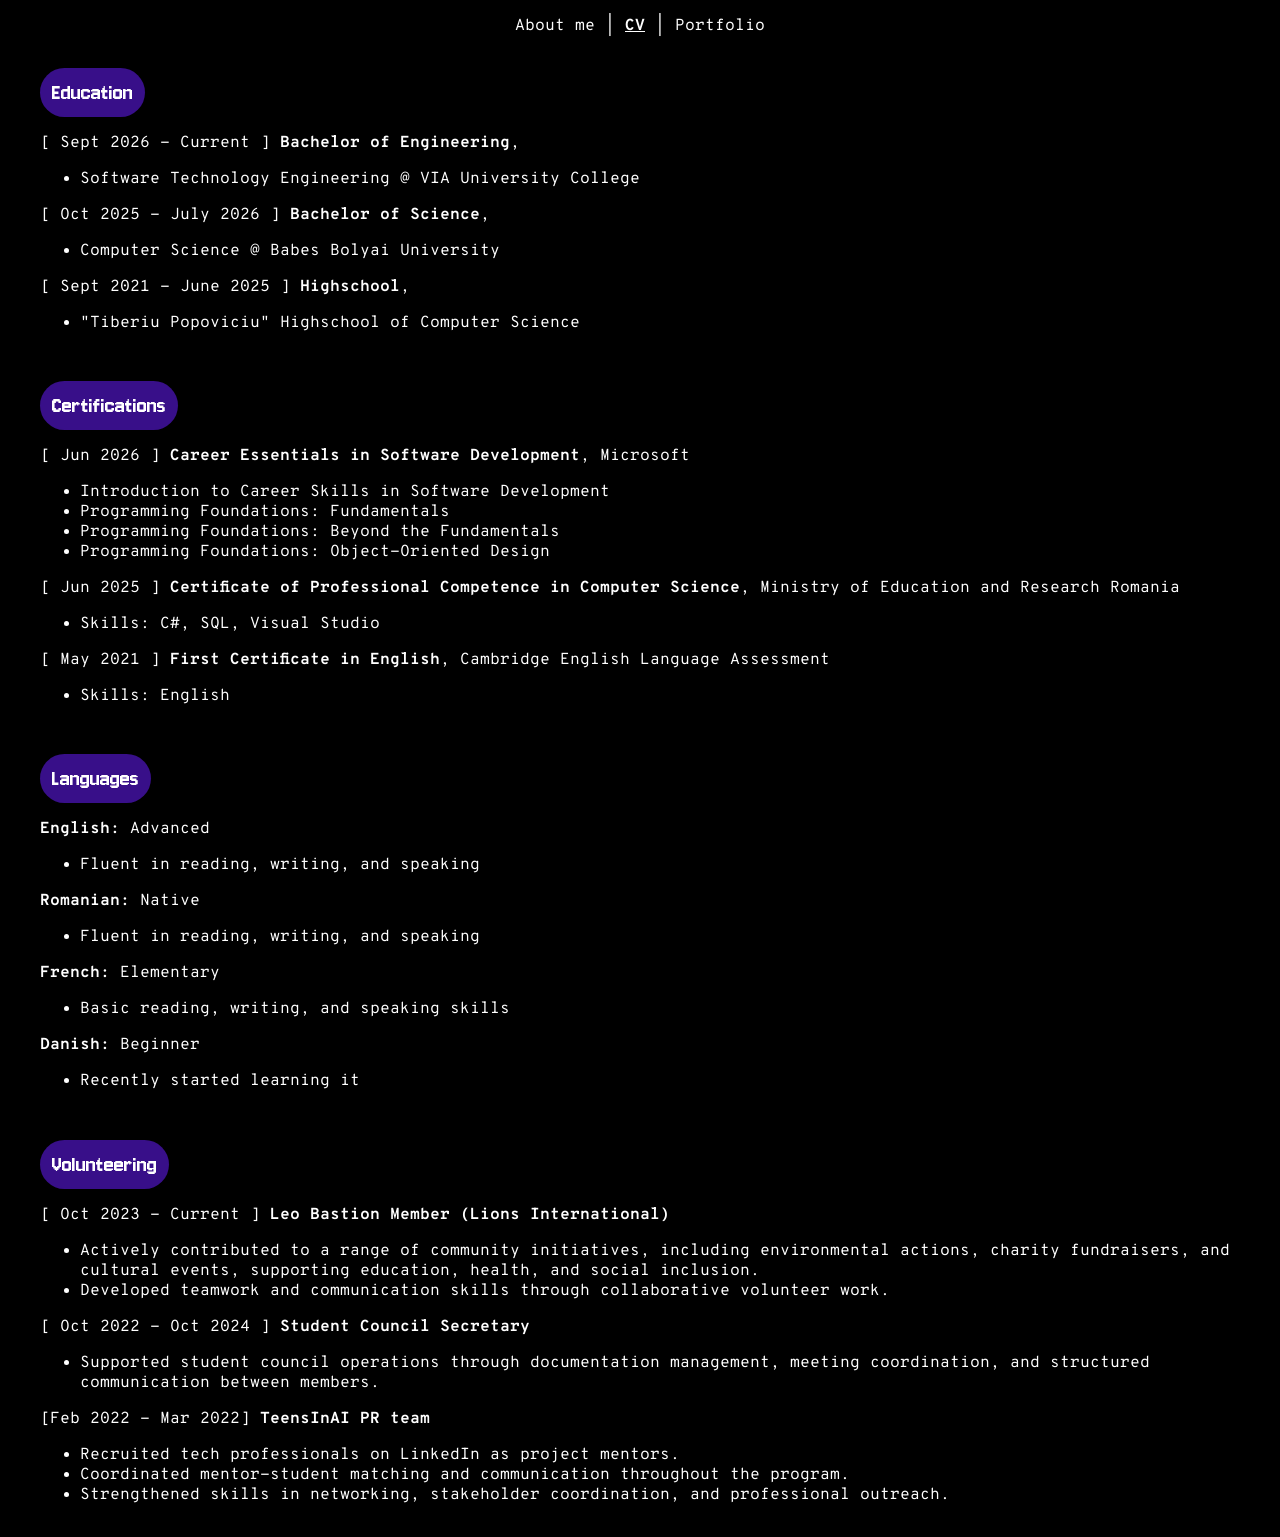
==== cv.html @ 7255041f "first commit" ====
<!DOCTYPE html>
<html lang="en">
    <head>
        <meta charset="utf-8">
        <title> "CV"</title>
        
        <link href="styles.css" type="text/css" rel="stylesheet">

        <!-- ..................... Fonts import ..................... -->
        <link rel="preconnect" href="https://fonts.googleapis.com">
        <link rel="preconnect" href="https://fonts.gstatic.com" crossorigin>
        <link href="https://fonts.googleapis.com/css2?family=Jersey+10&family=Overpass+Mono:wght@300..700&display=swap" rel="stylesheet">


    </head>

    <body class="cv-page">
        
        <div class="nav_bar">
            <!-- ..................... Navigation bar ..................... -->
            <nav>
                <a href="index.html">About me</a> |
                <a href="cv.html" class="active">CV</a> |
                <a href="portfolio.html">Portfolio</a>
            </nav>
        </div>

        <!-- ..................... Education ..................... -->
        <div class="cv-education">   
            <h1>  Education  </h1>

            <p>[ Sept 2026 - Current ] <b>Bachelor of Engineering</b>,</p>
            <ul>
                <li>Software Technology Engineering @ VIA University College</li>
            </ul>

            
            <p>[ Oct 2025 - July 2026 ] <b>Bachelor of Science</b>,</p>
            <ul>
                <li>Computer Science @ Babes Bolyai University</li>
            </ul>

            <p>[ Sept 2021 - June 2025 ] <b>Highschool</b>,</p>
            <ul>
                <li>"Tiberiu Popoviciu" Highschool of Computer Science</li>
            </ul>
            
        </div>

        <!-- ..................... Certifications ..................... -->
        <div class="cv-certifications">

            <h1>  Certifications  </h1>
            <p>[ Jun 2026 ] <b>Career Essentials in Software Development</b>, Microsoft<br></p>
            <ul>
                <li>Introduction to Career Skills in Software Development</li>
                <li>Programming Foundations: Fundamentals </li>
                <li>Programming Foundations: Beyond the Fundamentals </li>
                <li>Programming Foundations: Object-Oriented Design </li>
            </ul>

            <p>[ Jun 2025 ] <b>Certificate of Professional Competence in Computer Science</b>, Ministry of Education and Research Romania </p>
            <ul>
                <li>Skills: C#, SQL, Visual Studio</li>
            </ul>

            <p>[ May 2021 ] <b>First Certificate in English</b>, Cambridge English Language Assessment</p>
            <ul>
                <li>Skills: English</li>
            </ul>

        </div>
        
        <!-- ..................... Languages ..................... -->
        <div class="cv-languages">
            <h1>  Languages  </h1>
           
                <p><b>English:</b> Advanced</p> 
                <ul>
                    <li>Fluent in reading, writing, and speaking</li>
                </ul>
                
                <p><b>Romanian:</b> Native</p>
                <ul>
                    <li>Fluent in reading, writing, and speaking</li>
                </ul>

                <p><b>French:</b> Elementary</p>
                <ul>
                    <li>Basic reading, writing, and speaking skills</li>
                </ul>

                <p><b>Danish:</b> Beginner</p>
                <ul>
                    <li>Recently started learning it</li>
                </ul>

        </div>

        <!-- ..................... Volunteering ..................... -->
        <div class="cv-volunteering">
            <h1>  Volunteering  </h1>
            
                 
                <p>[ Oct 2023 - Current ] <b>Leo Bastion Member (Lions International)</b></p>
                <ul>
                 <li>Actively contributed to a range of community initiatives, including environmental actions, charity fundraisers, and cultural events, supporting education, health, and social inclusion. </li>
                 <li>Developed teamwork and communication skills through collaborative volunteer work.</li>
                </ul>
                

                <p>[ Oct 2022 - Oct 2024 ] <b>Student Council Secretary</b></p>
                <ul>
                    <li>Supported student council operations through documentation management, meeting coordination, and structured communication between members.</li>
                </ul>

                <p>[Feb 2022 - Mar 2022] <b>TeensInAI PR team</b></p>
                <ul>
                    <li>Recruited tech professionals on LinkedIn as project mentors.</li>
                    <li>Coordinated mentor-student matching and communication throughout the program.</li>
                    <li>Strengthened skills in networking, stakeholder coordination, and professional outreach.</li>
                </ul>

        </div>    
    </body>
</html>
---- styles.css ----
body {

  display: grid;
  grid-template-columns: repeat(12, [col-start] 1fr);
  gap: 20px;

  background-color: #000;
  margin: 0 auto;
  max-width: 1200px;
  padding: 1rem;

  /* Font */
  font-family: "Overpass Mono", monospace;
  font-optical-sizing: auto;
  font-weight: 400;
  font-style: normal;
  font-size: 1em;
  color: #fff;

  /* Grid for the overall page layout */
  display: grid;
  grid-template-columns: 1fr;
  gap: 1rem;
}
  /* Links */
  a, a:visited, a:hover, a:active {
    color: #fff;
    text-decoration: none;
  }


  /* ..................... Purple headers  ..................... */
  h1 {

    /* Font (imported) */
    font-family: "Jersey 10", sans-serif;
    font-weight: 400;
    font-style: normal;
    font-size: 1.5em;
    color: #fff;

    /* Purple padding around it */
    background-color: #380f89;
    padding: 0.5em;
    border-radius: 3em;
    height: fit-content;
    width: fit-content;

  }


  /* "Alisia Cristina Muresan" text */
  h2 {
    font-size: 3em;
    color: #fff;
    font-family: "Jersey 10", sans-serif;
    font-weight: 400;
    font-style: normal;
  }



/* ..................... Navigation bar styling  ..................... */
  .nav_bar {
    
    display: flex;
    justify-content: center;
    align-items: flex-start;
    width: 100%;
    grid-column: 1 / -1;
  }

  nav {
    font-size:1em;
    background-color: #000;
    color: #fff;
  }

  /* Styling when non-active */
  nav a, nav a:visited, nav a:hover, nav a:active {
    color: #fff;
    text-decoration: none;
  }

  /* Styling when active */
  nav a.active {
    font-weight: bold;
    text-decoration: underline;
  }
  
/* ..................... Table styling  ..................... */
  

  table {
    border: double 1px #fff;
    table-layout: fixed;
  }
    /* Three columns split into four parts: 1 : 1 : 2 */
    th:nth-child(1), td:nth-child(1),
    th:nth-child(2), td:nth-child(2) {
      width: 25%;
    }
    th:nth-child(3), td:nth-child(3) {
      width: 50%;
    }

    /* Styling for the table cells */
    th, td {
      font-size: 1em;
      color: #fff;
      padding: 0.5em;
      border-right: 1px solid #fff;
    }


    /* Remove the right border from the last cell in each row */
    th:last-child, td:last-child {
      border-right: none;
    }
 





/* ..................... Image styling  ..................... */
.profile-img {
  /* Image */
  display: block;
  width: 10%;
  height: auto;
  max-width: 350px;
  min-width: 220px;
  border: 1px solid #fff;
  margin: 40px;
  border-radius: 3em;
}

.me > p {
  display: none;
}

/*...............................................................*/

@media(max-width: 375px){

  .me > table {
    display: none;
  }

  .me > p {
    display: block;
  }

  h1{
    display: flex;
    flex-direction: column;
    align-items: center;
    justify-content: center;
  }

}

@media (min-width: 376px) and (max-width: 756px)
{
  .me > table{
    font-size: 0.75em;
  }

}

@media (max-width: 1024px) {
  .me > table {
    width: fit-content;
    max-width: 100%;
    margin: 0 auto;
  }
  .profile-img {
    margin: 40px auto;
  }
  h2 {
    margin: 40px auto;
    text-align: center;
  }

}

@media (min-width: 1025px) {
  .me {
    display: grid;
    grid-template-columns: 2fr 1fr;   
  }

  .profile-img {
    grid-column: 2;
    grid-row: 1 / 4;
  }

}
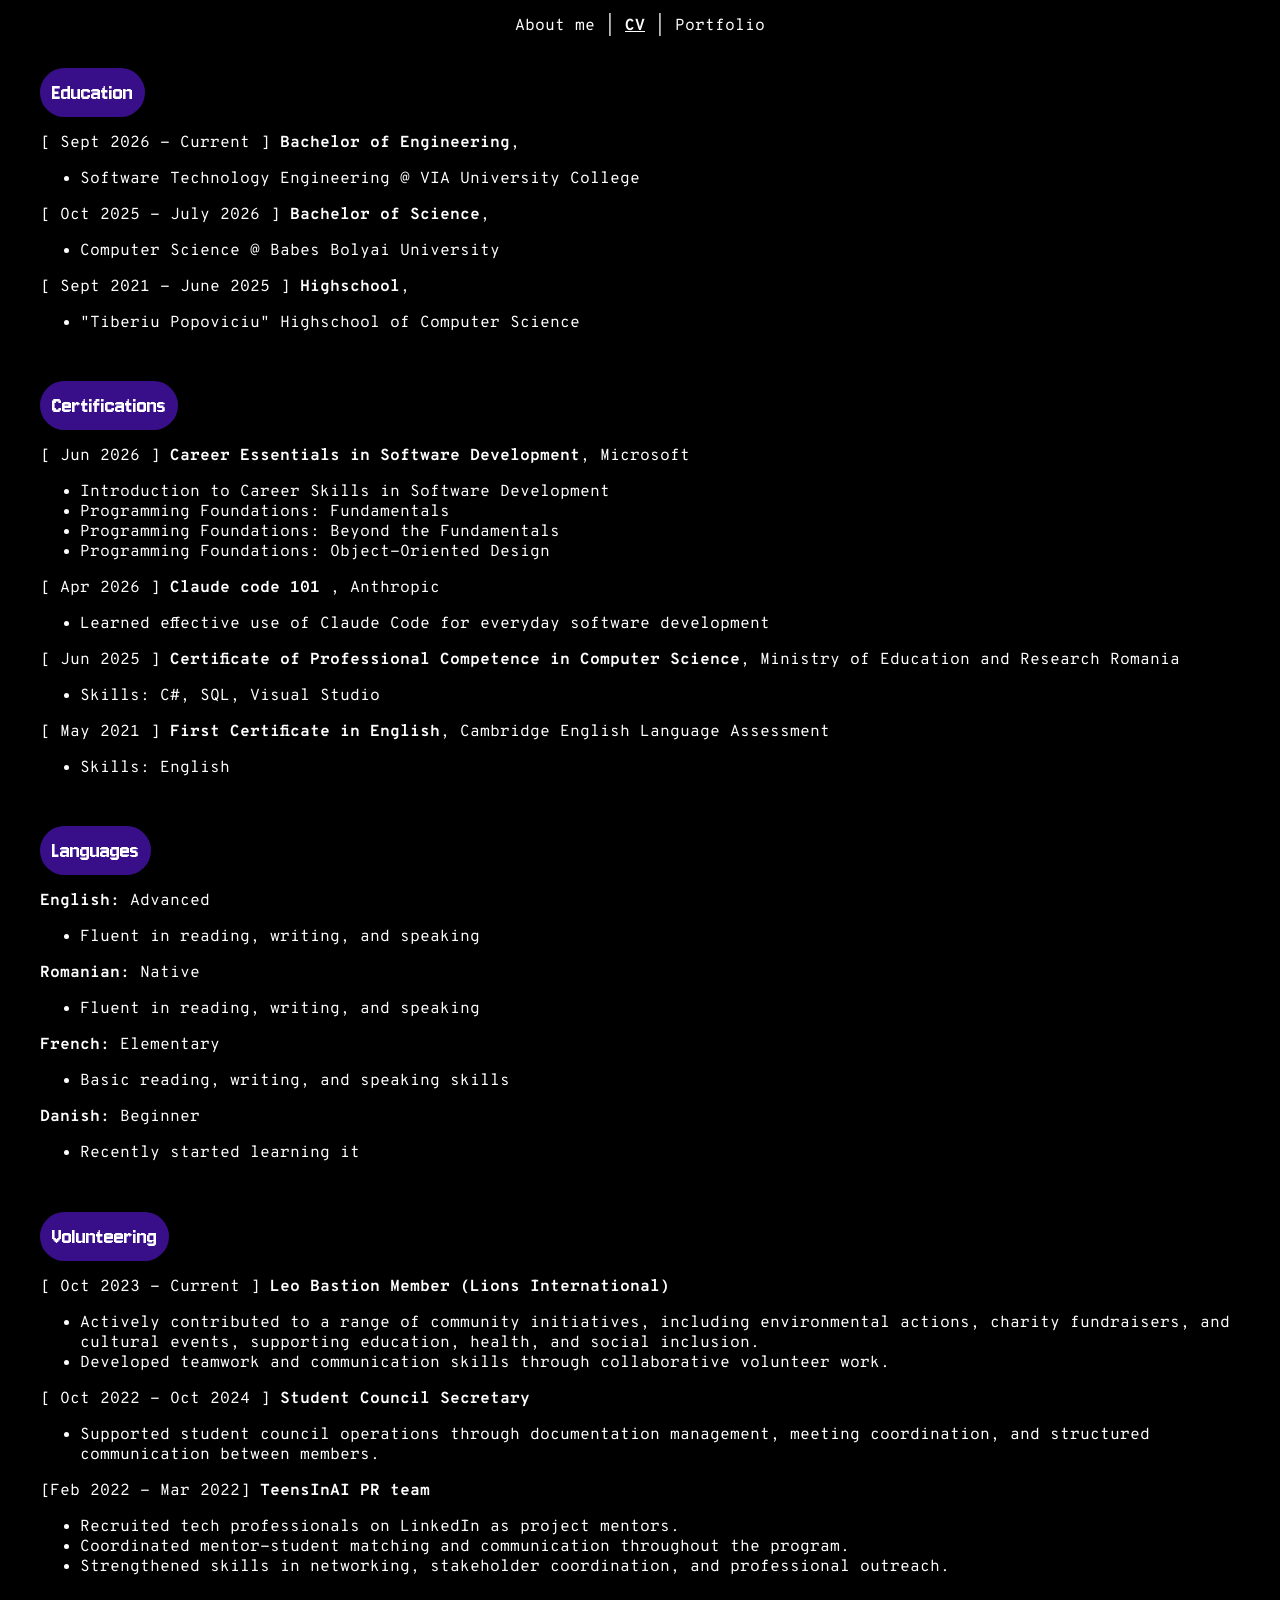
==== commit 5c7e877a: "Update cv.html" ====
--- a/cv.html
+++ b/cv.html
@@ -58,6 +58,11 @@
                 <li>Programming Foundations: Beyond the Fundamentals </li>
                 <li>Programming Foundations: Object-Oriented Design </li>
             </ul>
+<p> [ Apr 2026 ] <b> Claude code 101 </b>, Anthropic<br><p>
+<ul>
+<li>Learned effective use of Claude Code for everyday software development</li>
+</ul>
+
 
             <p>[ Jun 2025 ] <b>Certificate of Professional Competence in Computer Science</b>, Ministry of Education and Research Romania </p>
             <ul>
--- a/styles.css
+++ b/styles.css
@@ -94,22 +94,19 @@
   table {
     border: double 1px #fff;
     table-layout: fixed;
-  }
-    /* Three columns split into four parts: 1 : 1 : 2 */
-    th:nth-child(1), td:nth-child(1),
-    th:nth-child(2), td:nth-child(2) {
-      width: 25%;
-    }
-    th:nth-child(3), td:nth-child(3) {
-      width: 50%;
-    }
+    width: max-content;
+    max-width: 100%;
+    table-layout: auto;
+  }
 
     /* Styling for the table cells */
     th, td {
       font-size: 1em;
       color: #fff;
-      padding: 0.5em;
+      padding: 0.6em 1.2em;
       border-right: 1px solid #fff;
+      text-align: center;
+      white-space: nowrap;
     }
 
 
@@ -144,7 +141,15 @@
 
 @media(max-width: 375px){
 
-  .me > table {
+  html, body {
+  max-width: 100%;
+  overflow-x: hidden;
+  box-sizing: border-box;
+  padding: 0.5rem;
+  }
+
+  .me > table,
+  .profile-img {
     display: none;
   }
 
@@ -152,21 +157,59 @@
     display: block;
   }
 
-  h1{
-    display: flex;
-    flex-direction: column;
-    align-items: center;
-    justify-content: center;
-  }
-
-}
-
-@media (min-width: 376px) and (max-width: 756px)
+  h1 {
+    font-size: 1.1rem;
+    max-width: 100%;
+    box-sizing: border-box;
+    text-align: center;
+  }
+
+  h2 {
+    font-size: 1.6rem;
+    max-width: 100%;
+    overflow-wrap: anywhere;
+    margin: 20px 0;
+  }
+
+  .nav_bar, nav {
+    max-width: 100%;
+    flex-wrap: wrap;
+    gap: 0.5rem;
+    text-align: center;
+  }
+
+  ul {
+    padding-left: 1.2rem;
+    margin: 0;
+    max-width: 100%;
+    box-sizing: border-box;
+  }
+
+  p, li {
+    box-sizing: border-box;
+    max-width: 100%;
+    overflow-wrap: anywhere;
+    font-size: 0.85em;
+  }
+
+}
+
+@media (min-width: 375px) and (max-width: 400px)
 {
   .me > table{
-    font-size: 0.75em;
-  }
-
+    font-size: 0.6em;
+  }
+
+}
+
+@media (min-width: 401px) and (max-width: 756px)
+{
+  .me > table{
+    font-size: 0.7em;
+  }
+  p{
+    font-size: 1.2em;
+  }
 }
 
 @media (max-width: 1024px) {
@@ -181,6 +224,9 @@
   h2 {
     margin: 40px auto;
     text-align: center;
+  }
+  p{
+    font-size: 1.2em;
   }
 
 }
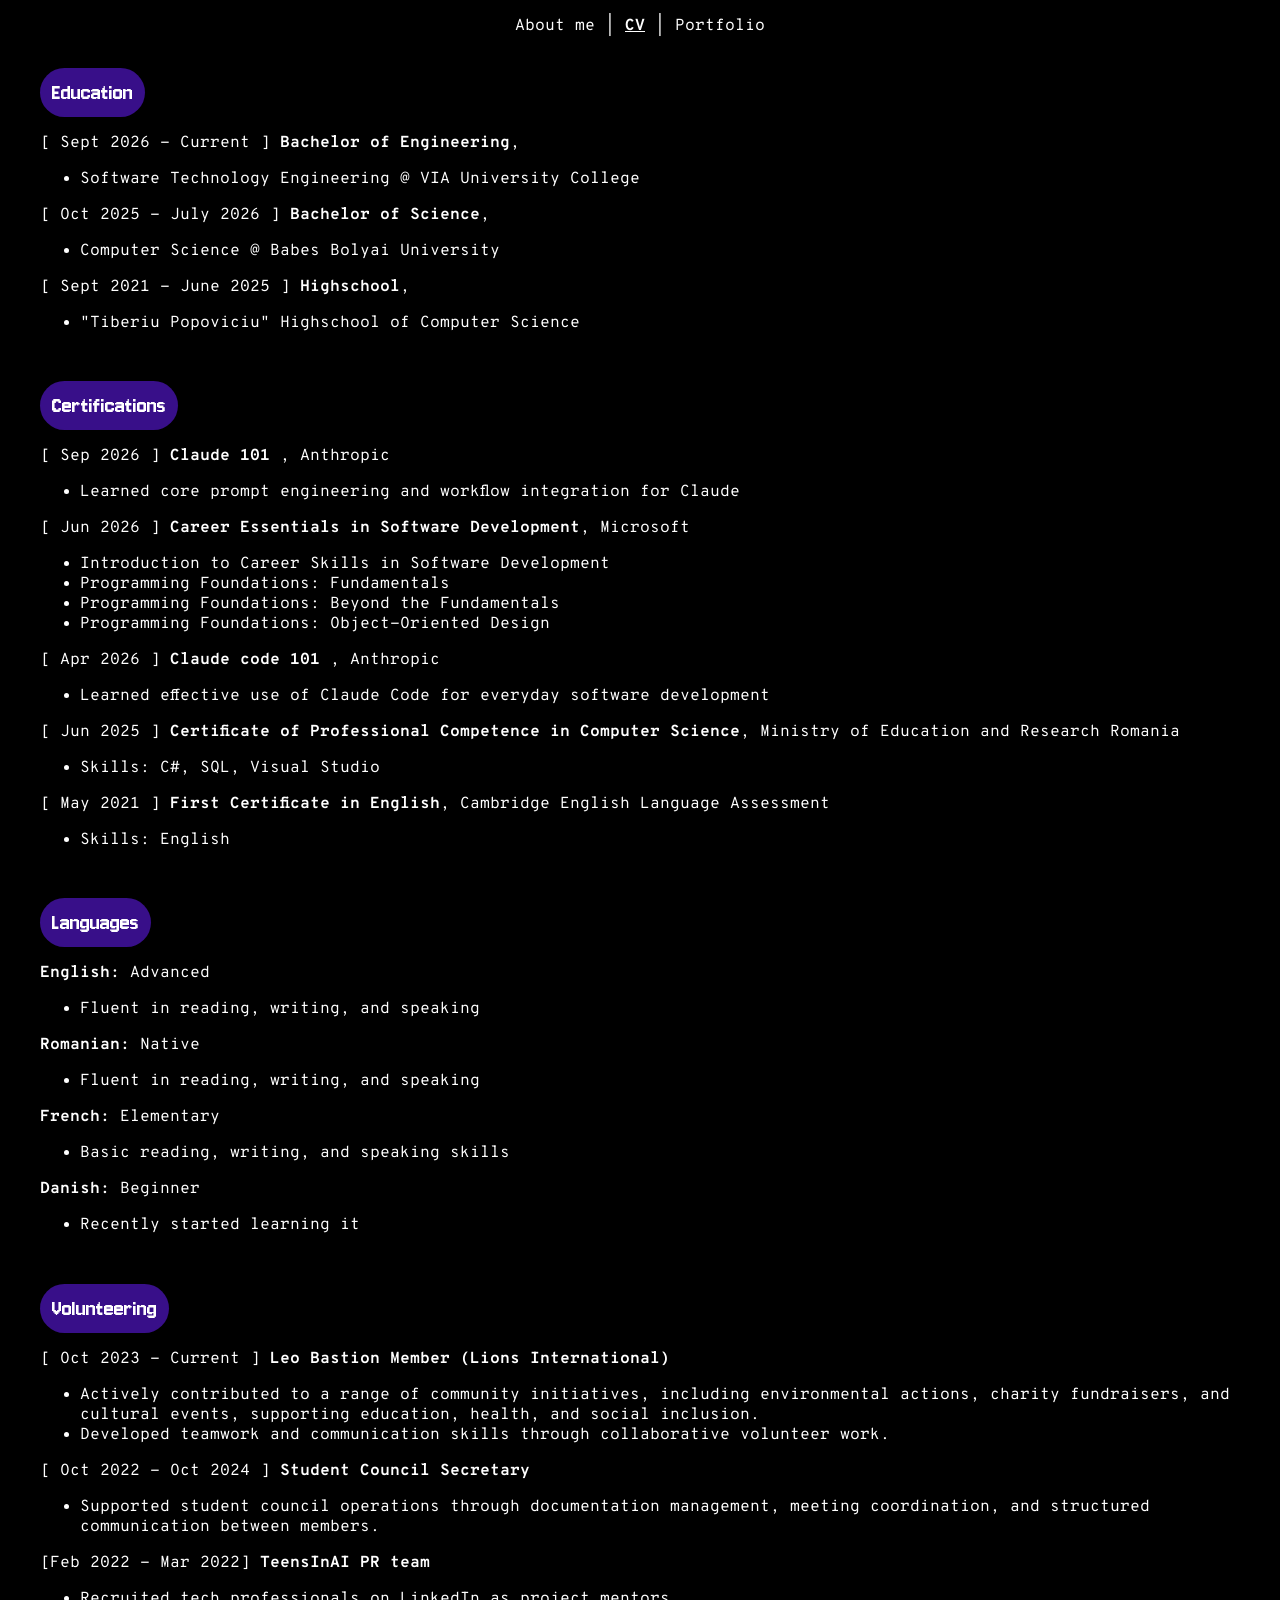
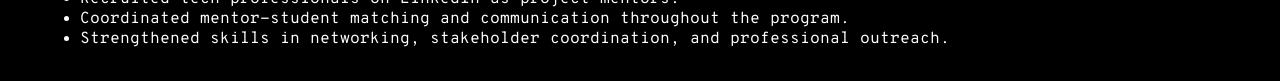
==== commit 8fd60b27: "Update cv.html" ====
--- a/cv.html
+++ b/cv.html
@@ -51,7 +51,11 @@
         <div class="cv-certifications">
 
             <h1>  Certifications  </h1>
-            <p>[ Jun 2026 ] <b>Career Essentials in Software Development</b>, Microsoft<br></p>
+<p> [ Sep 2026 ] <b> Claude 101 </b>, Anthropic<br><p>
+<ul>
+<li>Learned core prompt engineering and workflow integration for Claude</li>
+</ul>            
+<p>[ Jun 2026 ] <b>Career Essentials in Software Development</b>, Microsoft<br></p>
             <ul>
                 <li>Introduction to Career Skills in Software Development</li>
                 <li>Programming Foundations: Fundamentals </li>
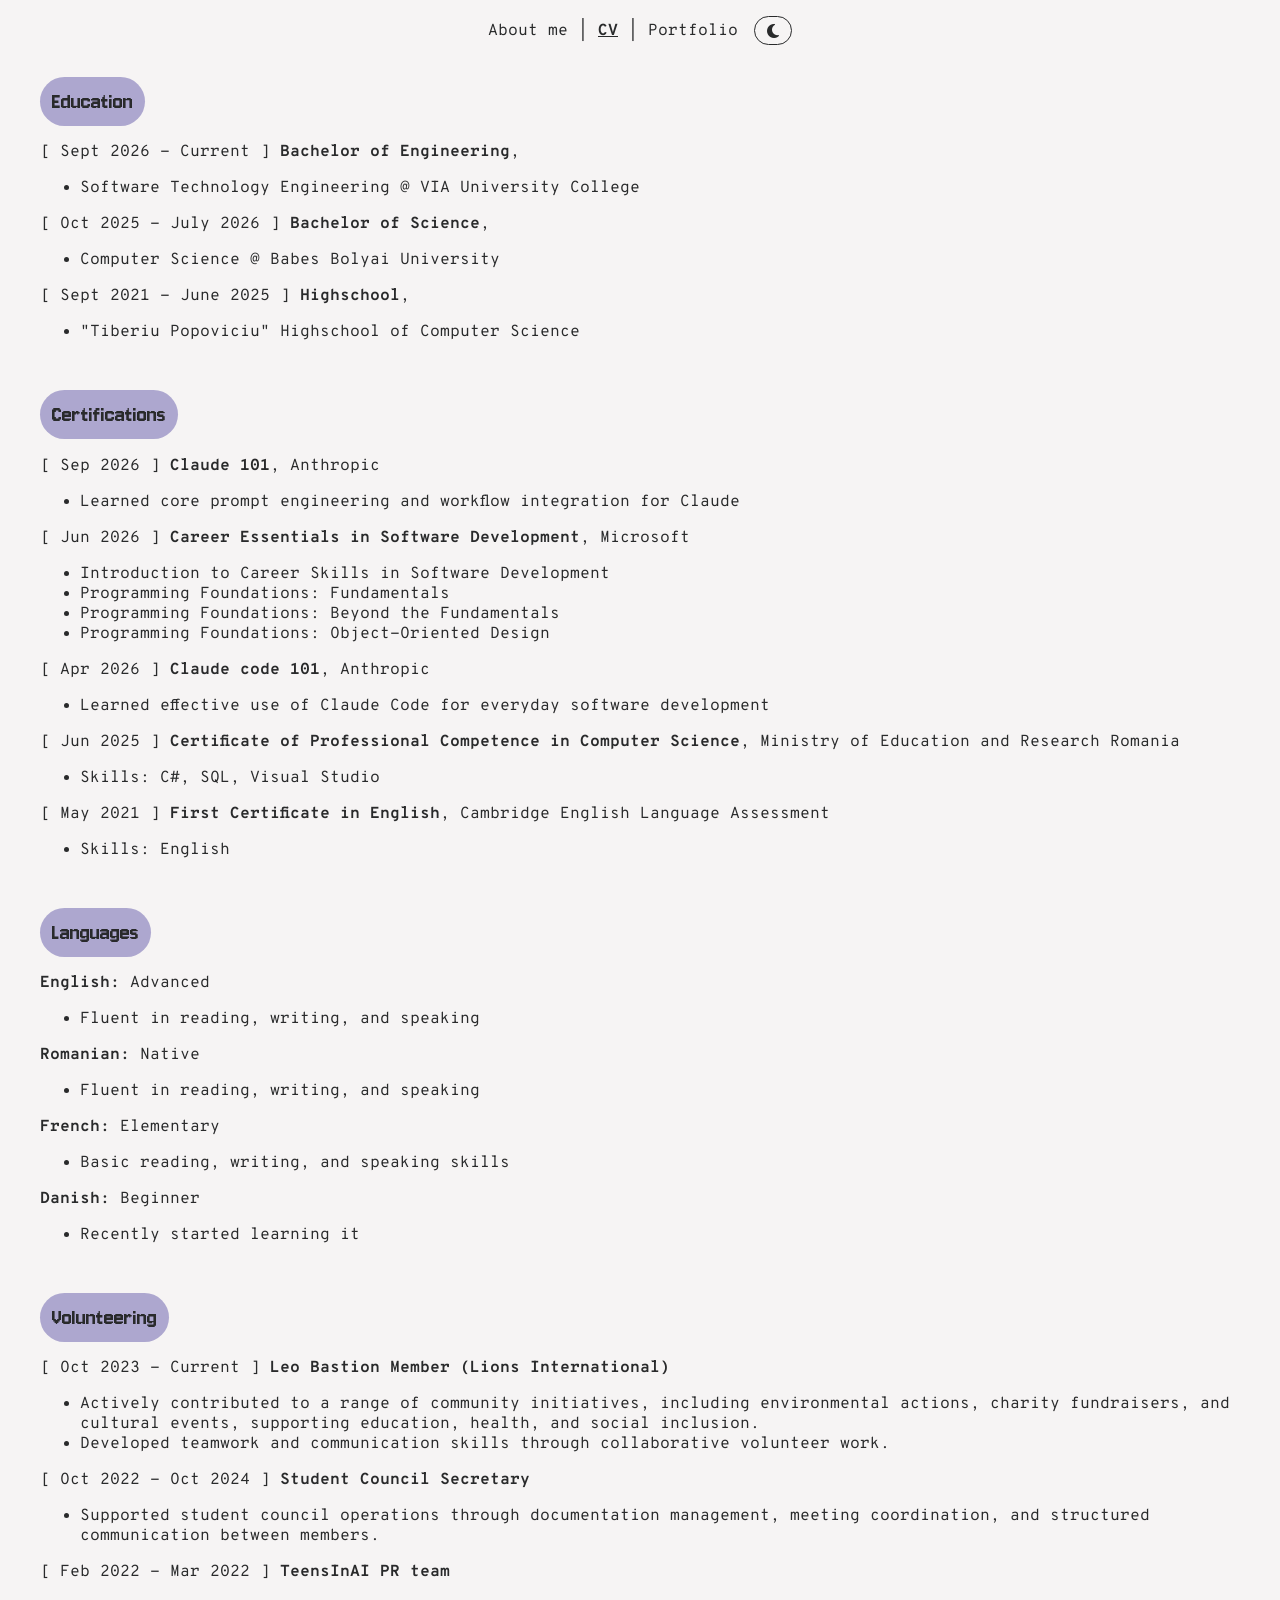
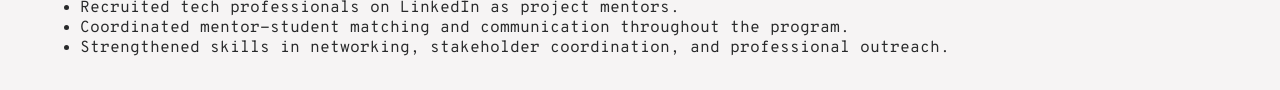
==== commit 869e1ffc: "Added button and hidden checkbox for color theme switch Updated HTML structure and improved comments" ====
--- a/cv.html
+++ b/cv.html
@@ -2,30 +2,37 @@
 <html lang="en">
     <head>
         <meta charset="utf-8">
-        <title> "CV"</title>
-        
+        <title>CV</title>
         <link href="styles.css" type="text/css" rel="stylesheet">
+        <meta name="viewport" content="width=device-width, initial-scale=1.0">
 
-        <!-- ..................... Fonts import ..................... -->
+        <!-- Icons import -->
+        <link rel="stylesheet" href="https://cdnjs.cloudflare.com/ajax/libs/font-awesome/6.5.2/css/all.min.css">
+
+        <!-- Fonts import -->
         <link rel="preconnect" href="https://fonts.googleapis.com">
         <link rel="preconnect" href="https://fonts.gstatic.com" crossorigin>
         <link href="https://fonts.googleapis.com/css2?family=Jersey+10&family=Overpass+Mono:wght@300..700&display=swap" rel="stylesheet">
-
-
     </head>
 
     <body class="cv-page">
-        
+        <!-- Hidden checkbox for theme toggle -->
+        <input type="checkbox" id="theme-checkbox">
+
         <div class="nav_bar">
-            <!-- ..................... Navigation bar ..................... -->
+            <!-- Navigation bar -->
             <nav>
                 <a href="index.html">About me</a> |
                 <a href="cv.html" class="active">CV</a> |
                 <a href="portfolio.html">Portfolio</a>
             </nav>
+            <label for="theme-checkbox" class="theme-toggle-label" title="Toggle theme">
+                <i class="fa-solid fa-moon icon-moon"></i>
+                <i class="fa-solid fa-sun icon-sun"></i>
+            </label>
         </div>
 
-        <!-- ..................... Education ..................... -->
+        <!-- Education -->
         <div class="cv-education">   
             <h1>  Education  </h1>
 
@@ -34,7 +41,6 @@
                 <li>Software Technology Engineering @ VIA University College</li>
             </ul>
 
-            
             <p>[ Oct 2025 - July 2026 ] <b>Bachelor of Science</b>,</p>
             <ul>
                 <li>Computer Science @ Babes Bolyai University</li>
@@ -44,31 +50,30 @@
             <ul>
                 <li>"Tiberiu Popoviciu" Highschool of Computer Science</li>
             </ul>
-            
         </div>
 
-        <!-- ..................... Certifications ..................... -->
+        <!-- Certifications -->
         <div class="cv-certifications">
-
             <h1>  Certifications  </h1>
-<p> [ Sep 2026 ] <b> Claude 101 </b>, Anthropic<br><p>
-<ul>
-<li>Learned core prompt engineering and workflow integration for Claude</li>
-</ul>            
-<p>[ Jun 2026 ] <b>Career Essentials in Software Development</b>, Microsoft<br></p>
+            <p>[ Sep 2026 ] <b>Claude 101</b>, Anthropic<br></p>
+            <ul>
+                <li>Learned core prompt engineering and workflow integration for Claude</li>
+            </ul>            
+            
+            <p>[ Jun 2026 ] <b>Career Essentials in Software Development</b>, Microsoft<br></p>
             <ul>
                 <li>Introduction to Career Skills in Software Development</li>
-                <li>Programming Foundations: Fundamentals </li>
-                <li>Programming Foundations: Beyond the Fundamentals </li>
-                <li>Programming Foundations: Object-Oriented Design </li>
+                <li>Programming Foundations: Fundamentals</li>
+                <li>Programming Foundations: Beyond the Fundamentals</li>
+                <li>Programming Foundations: Object-Oriented Design</li>
             </ul>
-<p> [ Apr 2026 ] <b> Claude code 101 </b>, Anthropic<br><p>
-<ul>
-<li>Learned effective use of Claude Code for everyday software development</li>
-</ul>
+            
+            <p>[ Apr 2026 ] <b>Claude code 101</b>, Anthropic<br></p>
+            <ul>
+                <li>Learned effective use of Claude Code for everyday software development</li>
+            </ul>
 
-
-            <p>[ Jun 2025 ] <b>Certificate of Professional Competence in Computer Science</b>, Ministry of Education and Research Romania </p>
+            <p>[ Jun 2025 ] <b>Certificate of Professional Competence in Computer Science</b>, Ministry of Education and Research Romania</p>
             <ul>
                 <li>Skills: C#, SQL, Visual Studio</li>
             </ul>
@@ -77,59 +82,54 @@
             <ul>
                 <li>Skills: English</li>
             </ul>
-
         </div>
         
-        <!-- ..................... Languages ..................... -->
+        <!-- Languages -->
         <div class="cv-languages">
             <h1>  Languages  </h1>
-           
-                <p><b>English:</b> Advanced</p> 
-                <ul>
-                    <li>Fluent in reading, writing, and speaking</li>
-                </ul>
-                
-                <p><b>Romanian:</b> Native</p>
-                <ul>
-                    <li>Fluent in reading, writing, and speaking</li>
-                </ul>
+            
+            <p><b>English:</b> Advanced</p> 
+            <ul>
+                <li>Fluent in reading, writing, and speaking</li>
+            </ul>
+            
+            <p><b>Romanian:</b> Native</p>
+            <ul>
+                <li>Fluent in reading, writing, and speaking</li>
+            </ul>
 
-                <p><b>French:</b> Elementary</p>
-                <ul>
-                    <li>Basic reading, writing, and speaking skills</li>
-                </ul>
+            <p><b>French:</b> Elementary</p>
+            <ul>
+                <li>Basic reading, writing, and speaking skills</li>
+            </ul>
 
-                <p><b>Danish:</b> Beginner</p>
-                <ul>
-                    <li>Recently started learning it</li>
-                </ul>
-
+            <p><b>Danish:</b> Beginner</p>
+            <ul>
+                <li>Recently started learning it</li>
+            </ul>
         </div>
 
-        <!-- ..................... Volunteering ..................... -->
+        <!-- Volunteering -->
         <div class="cv-volunteering">
             <h1>  Volunteering  </h1>
             
-                 
-                <p>[ Oct 2023 - Current ] <b>Leo Bastion Member (Lions International)</b></p>
-                <ul>
-                 <li>Actively contributed to a range of community initiatives, including environmental actions, charity fundraisers, and cultural events, supporting education, health, and social inclusion. </li>
-                 <li>Developed teamwork and communication skills through collaborative volunteer work.</li>
-                </ul>
-                
+            <p>[ Oct 2023 - Current ] <b>Leo Bastion Member (Lions International)</b></p>
+            <ul>
+                <li>Actively contributed to a range of community initiatives, including environmental actions, charity fundraisers, and cultural events, supporting education, health, and social inclusion.</li>
+                <li>Developed teamwork and communication skills through collaborative volunteer work.</li>
+            </ul>
 
-                <p>[ Oct 2022 - Oct 2024 ] <b>Student Council Secretary</b></p>
-                <ul>
-                    <li>Supported student council operations through documentation management, meeting coordination, and structured communication between members.</li>
-                </ul>
+            <p>[ Oct 2022 - Oct 2024 ] <b>Student Council Secretary</b></p>
+            <ul>
+                <li>Supported student council operations through documentation management, meeting coordination, and structured communication between members.</li>
+            </ul>
 
-                <p>[Feb 2022 - Mar 2022] <b>TeensInAI PR team</b></p>
-                <ul>
-                    <li>Recruited tech professionals on LinkedIn as project mentors.</li>
-                    <li>Coordinated mentor-student matching and communication throughout the program.</li>
-                    <li>Strengthened skills in networking, stakeholder coordination, and professional outreach.</li>
-                </ul>
-
+            <p>[ Feb 2022 - Mar 2022 ] <b>TeensInAI PR team</b></p>
+            <ul>
+                <li>Recruited tech professionals on LinkedIn as project mentors.</li>
+                <li>Coordinated mentor-student matching and communication throughout the program.</li>
+                <li>Strengthened skills in networking, stakeholder coordination, and professional outreach.</li>
+            </ul>
         </div>    
     </body>
-</html>+</html>
--- a/styles.css
+++ b/styles.css
@@ -1,13 +1,57 @@
+/* System Default Theme == Light */
+:root {
+  --bg-color: #F6F4F4;
+  --text-color: #292a2b;
+  --purple-accent: #ada7cf;
+  --purple-text: #292a2b;
+  --border-color: #292a2b;
+}
+
+/* System default theme == dark  */
+@media (prefers-color-scheme: dark) {
+  :root {
+    --bg-color: #000;
+    --text-color: #fff;
+    --purple-accent: #380f89;
+    --purple-text: #fff;
+    --border-color: #fff;
+  }
+}
+
+/* Hidden checkbox state controlling theme above 375px */
+#theme-checkbox {
+  display: none;
+}
+
+/* When checkbox is checked */
+@media (min-width: 376px) {
+  /* If default system was light, check switches to dark */
+  :root:has(#theme-checkbox:checked) {
+    --bg-color: #000;
+    --text-color: #fff;
+    --purple-accent: #380f89;
+    --purple-text: #fff;
+    --border-color: #fff;
+  }
+
+  /* If default system was dark, checking switches to light */
+  @media (prefers-color-scheme: dark) {
+    :root:has(#theme-checkbox:checked) {
+      --bg-color: #F6F4F4;
+      --text-color: #292a2b;
+      --purple-accent: #ada7cf;
+      --purple-text: #292a2b;
+      --border-color: #292a2b;
+    }
+  }
+}
+
 body {
-
-  display: grid;
-  grid-template-columns: repeat(12, [col-start] 1fr);
-  gap: 20px;
-
-  background-color: #000;
   margin: 0 auto;
   max-width: 1200px;
   padding: 1rem;
+  background-color: var(--bg-color);
+  color: var(--text-color);
 
   /* Font */
   font-family: "Overpass Mono", monospace;
@@ -15,120 +59,143 @@
   font-weight: 400;
   font-style: normal;
   font-size: 1em;
-  color: #fff;
-
-  /* Grid for the overall page layout */
+
+  /* Grid for overall page layout */
   display: grid;
   grid-template-columns: 1fr;
   gap: 1rem;
 }
-  /* Links */
-  a, a:visited, a:hover, a:active {
-    color: #fff;
-    text-decoration: none;
-  }
-
-
-  /* ..................... Purple headers  ..................... */
-  h1 {
-
-    /* Font (imported) */
-    font-family: "Jersey 10", sans-serif;
-    font-weight: 400;
-    font-style: normal;
-    font-size: 1.5em;
-    color: #fff;
-
-    /* Purple padding around it */
-    background-color: #380f89;
-    padding: 0.5em;
-    border-radius: 3em;
-    height: fit-content;
-    width: fit-content;
-
-  }
-
-
-  /* "Alisia Cristina Muresan" text */
-  h2 {
-    font-size: 3em;
-    color: #fff;
-    font-family: "Jersey 10", sans-serif;
-    font-weight: 400;
-    font-style: normal;
-  }
-
-
-
-/* ..................... Navigation bar styling  ..................... */
-  .nav_bar {
-    
-    display: flex;
-    justify-content: center;
-    align-items: flex-start;
-    width: 100%;
-    grid-column: 1 / -1;
-  }
-
-  nav {
-    font-size:1em;
-    background-color: #000;
-    color: #fff;
-  }
-
-  /* Styling when non-active */
-  nav a, nav a:visited, nav a:hover, nav a:active {
-    color: #fff;
-    text-decoration: none;
-  }
-
-  /* Styling when active */
-  nav a.active {
-    font-weight: bold;
-    text-decoration: underline;
-  }
-  
-/* ..................... Table styling  ..................... */
-  
-
-  table {
-    border: double 1px #fff;
-    table-layout: fixed;
-    width: max-content;
-    max-width: 100%;
-    table-layout: auto;
-  }
-
-    /* Styling for the table cells */
-    th, td {
-      font-size: 1em;
-      color: #fff;
-      padding: 0.6em 1.2em;
-      border-right: 1px solid #fff;
-      text-align: center;
-      white-space: nowrap;
-    }
-
-
-    /* Remove the right border from the last cell in each row */
-    th:last-child, td:last-child {
-      border-right: none;
-    }
- 
-
-
-
-
-
-/* ..................... Image styling  ..................... */
+
+/* Links */
+a, a:visited, a:hover, a:active {
+  color: var(--text-color);
+  text-decoration: none;
+}
+
+/* ..................... Purple headers ..................... */
+h1 {
+  font-family: "Jersey 10", sans-serif;
+  font-weight: 400;
+  font-style: normal;
+  font-size: 1.5em;
+  color: var(--purple-text);
+
+  background-color: var(--purple-accent);
+  padding: 0.5em;
+  border-radius: 3em;
+  height: fit-content;
+  width: fit-content;
+}
+
+/* Text headers */
+h2 {
+  font-size: 3em;
+  color: var(--text-color);
+  font-family: "Jersey 10", sans-serif;
+  font-weight: 400;
+  font-style: normal;
+}
+
+/* ..................... Navigation bar styling ..................... */
+.nav_bar {
+  display: flex;
+  justify-content: center;
+  align-items: center;
+  width: 100%;
+  grid-column: 1 / -1;
+  gap: 1rem;
+}
+
+nav {
+  font-size: 1em;
+  background-color: var(--bg-color);
+  color: var(--text-color);
+}
+
+nav a, nav a:visited, nav a:hover, nav a:active {
+  color: var(--text-color);
+  text-decoration: none;
+}
+
+nav a.active {
+  font-weight: bold;
+  text-decoration: underline;
+}
+
+/* --- Toggle Button Styling --- */
+.theme-toggle-label {
+  display: inline-flex;
+  align-items: center;
+  justify-content: center;
+  cursor: pointer;
+  border: 1px solid var(--border-color);
+  padding: 0.35em 0.75em;
+  border-radius: 1.5em;
+  color: var(--text-color);
+  user-select: none;
+  transition: all 0.2s ease;
+}
+
+.theme-toggle-label:hover {
+  background-color: var(--purple-accent);
+  color: var(--purple-text);
+}
+
+/* Show moon by default in light mode, sun in dark mode */
+.theme-toggle-label .icon-sun { display: none; }
+.theme-toggle-label .icon-moon { display: inline-block; }
+
+@media (prefers-color-scheme: dark) {
+  .theme-toggle-label .icon-sun { display: inline-block; }
+  .theme-toggle-label .icon-moon { display: none; }
+}
+
+/* Flip icons when checked */
+:root:has(#theme-checkbox:checked) .theme-toggle-label .icon-sun {
+  display: inline-block;
+}
+:root:has(#theme-checkbox:checked) .theme-toggle-label .icon-moon {
+  display: none;
+}
+
+@media (prefers-color-scheme: dark) {
+  :root:has(#theme-checkbox:checked) .theme-toggle-label .icon-sun {
+    display: none;
+  }
+  :root:has(#theme-checkbox:checked) .theme-toggle-label .icon-moon {
+    display: inline-block;
+  }
+}
+
+/* ..................... Table styling ..................... */
+table {
+  border: double 1px var(--border-color);
+  width: max-content;
+  max-width: 100%;
+  table-layout: auto;
+}
+
+th, td {
+  font-size: 1em;
+  color: var(--text-color);
+  padding: 0.6em 1.2em;
+  border-right: 1px solid var(--border-color);
+  text-align: center;
+  white-space: nowrap;
+}
+
+th:last-child, td:last-child {
+  border-right: none;
+}
+
+/* ..................... Image styling ..................... */
 .profile-img {
-  /* Image */
   display: block;
   width: 10%;
   height: auto;
   max-width: 350px;
   min-width: 220px;
-  border: 1px solid #fff;
+  border: 1px solid var(--border-color);
   margin: 40px;
   border-radius: 3em;
 }
@@ -137,15 +204,17 @@
   display: none;
 }
 
-/*...............................................................*/
-
-@media(max-width: 375px){
+/* ..................... Window size (changes) ..................... */
+@media (max-width: 375px) {
+  .theme-toggle-label {
+    display: none !important;
+  }
 
   html, body {
-  max-width: 100%;
-  overflow-x: hidden;
-  box-sizing: border-box;
-  padding: 0.5rem;
+    max-width: 100%;
+    overflow-x: hidden;
+    box-sizing: border-box;
+    padding: 0.5rem;
   }
 
   .me > table,
@@ -191,23 +260,19 @@
     overflow-wrap: anywhere;
     font-size: 0.85em;
   }
-
-}
-
-@media (min-width: 375px) and (max-width: 400px)
-{
-  .me > table{
+}
+
+@media (min-width: 375px) and (max-width: 400px) {
+  .me > table {
     font-size: 0.6em;
   }
-
-}
-
-@media (min-width: 401px) and (max-width: 756px)
-{
-  .me > table{
+}
+
+@media (min-width: 401px) and (max-width: 756px) {
+  .me > table {
     font-size: 0.7em;
   }
-  p{
+  p {
     font-size: 1.2em;
   }
 }
@@ -225,26 +290,19 @@
     margin: 40px auto;
     text-align: center;
   }
-  p{
+  p {
     font-size: 1.2em;
   }
-
 }
 
 @media (min-width: 1025px) {
   .me {
     display: grid;
-    grid-template-columns: 2fr 1fr;   
+    grid-template-columns: 2fr 1fr;
   }
 
   .profile-img {
     grid-column: 2;
     grid-row: 1 / 4;
   }
-
-}
-
-
-
-
-
+}
